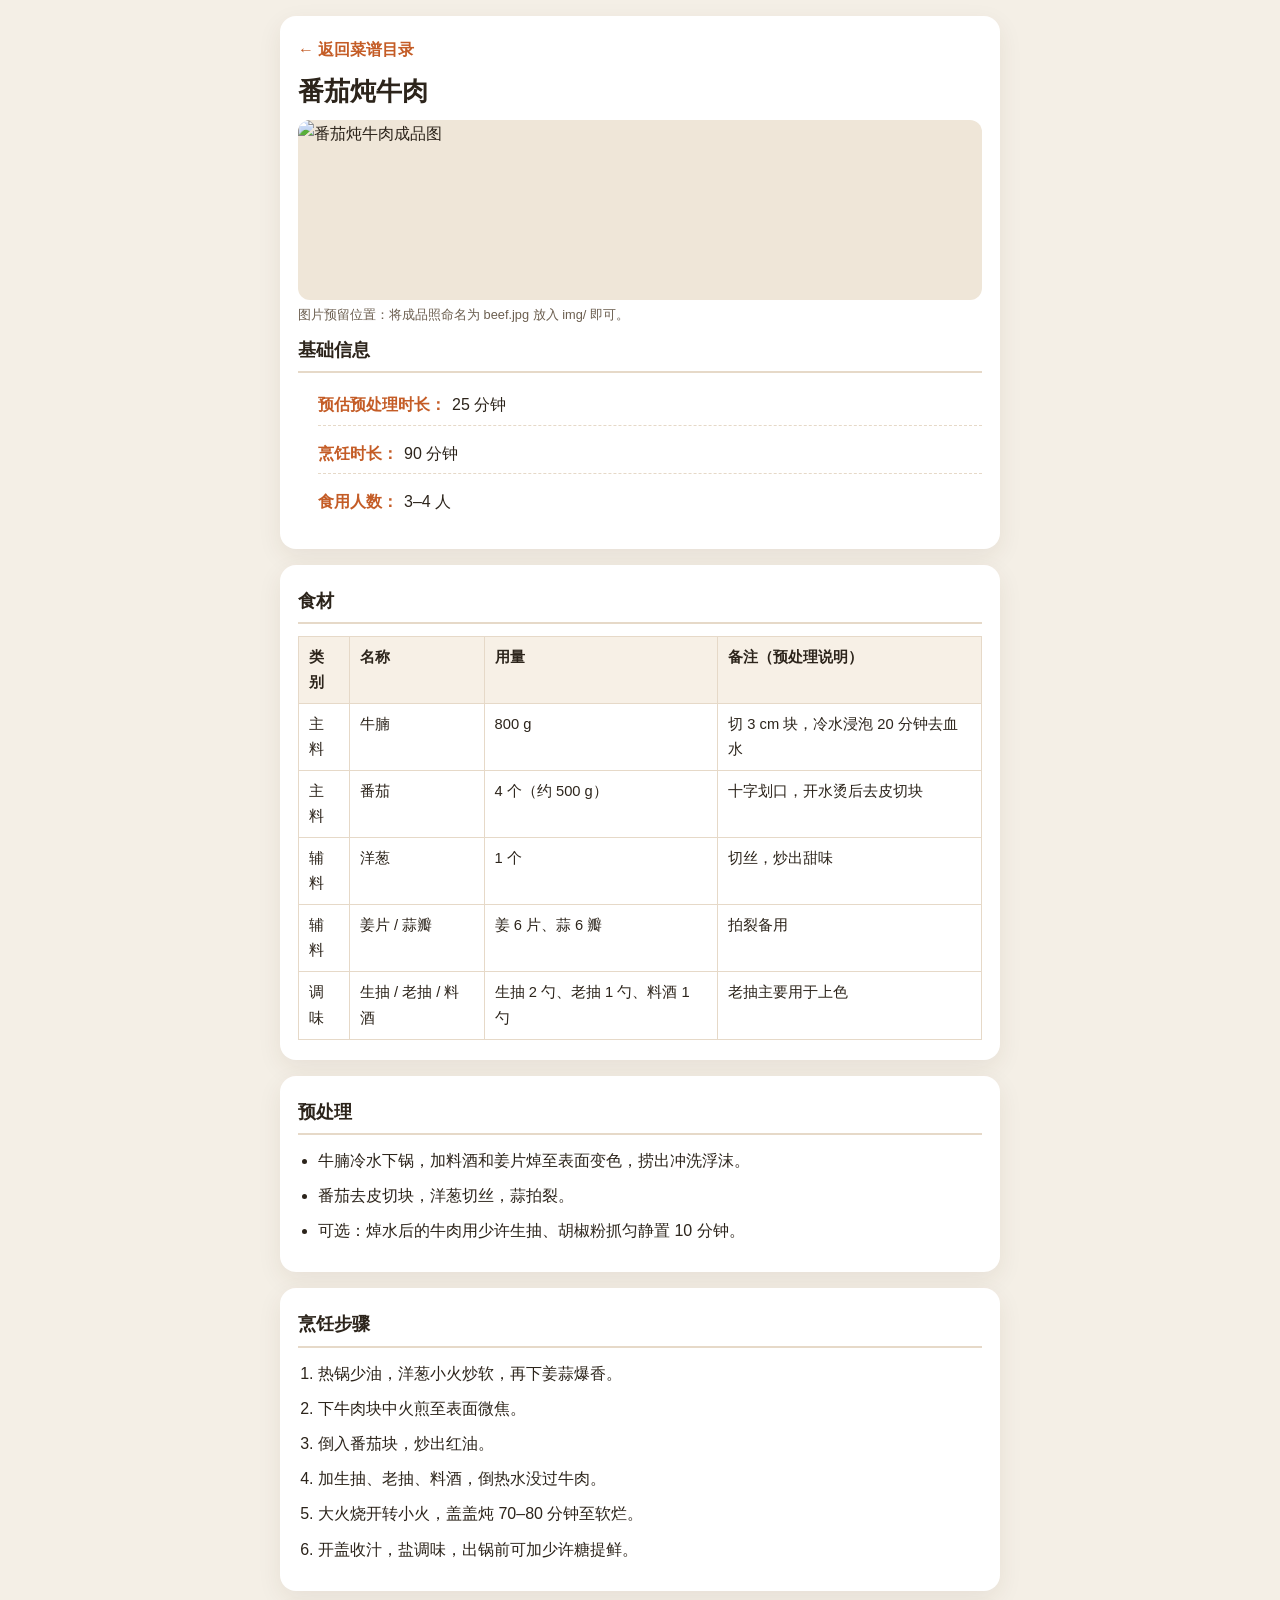
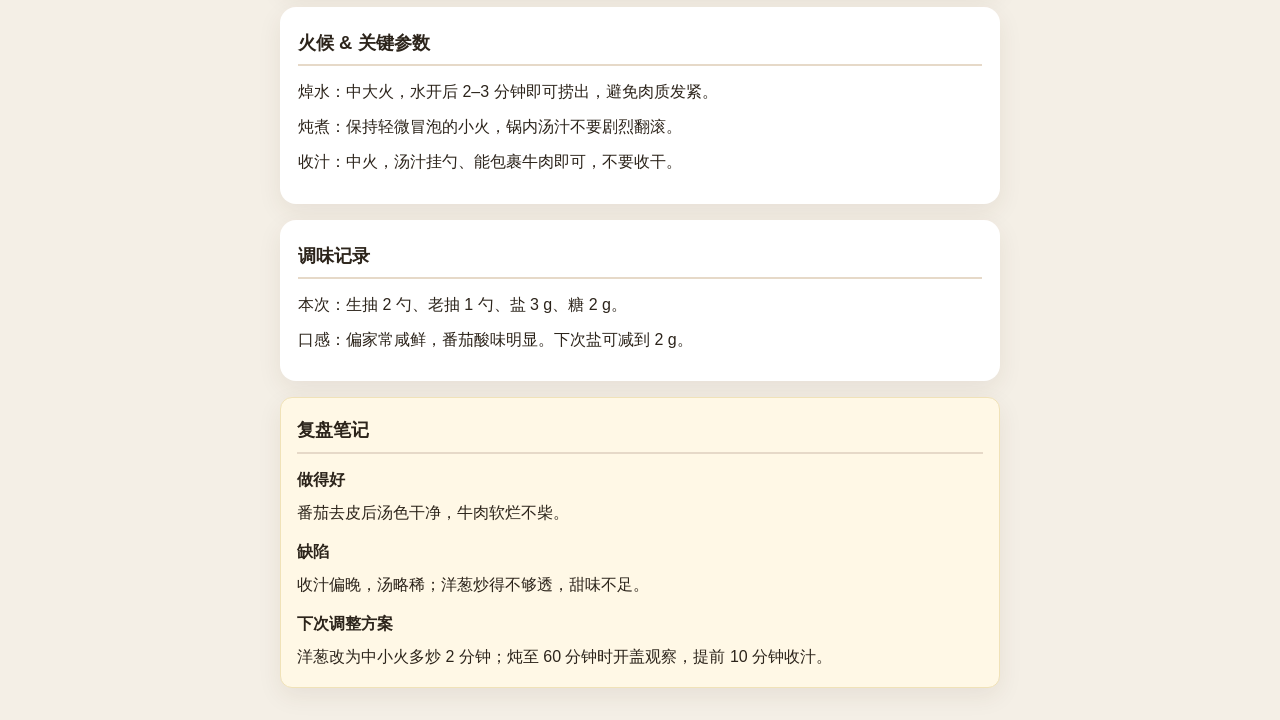
==== pages/beef.html @ bb4a6faf "Add a mobile-first personal recipe site ready for GitHub Pages." ====
<!DOCTYPE html>
<html lang="zh-CN">
<head>
  <meta charset="UTF-8">
  <meta name="viewport" content="width=device-width, initial-scale=1.0">
  <title>番茄炖牛肉</title>
  <link rel="stylesheet" href="../css/style.css">
</head>
<body>
  <main class="page">
    <article class="card">
      <!-- ① 返回首页 -->
      <a class="back-link" href="../index.html">← 返回菜谱目录</a>

      <!-- ② 菜谱标题 -->
      <h1>番茄炖牛肉</h1>

      <!-- ③ 预留成品图片位置 -->
      <!-- 此处为菜品成品图，自行替换img/内图片 -->
      <img class="recipe-photo" src="../img/beef.jpg" alt="番茄炖牛肉成品图">
      <p class="photo-hint">图片预留位置：将成品照命名为 beef.jpg 放入 img/ 即可。</p>

      <!-- ④ 基础信息 -->
      <section>
        <h2>基础信息</h2>
        <ul class="info-list">
          <li><strong>预估预处理时长：</strong>25 分钟</li>
          <li><strong>烹饪时长：</strong>90 分钟</li>
          <li><strong>食用人数：</strong>3–4 人</li>
        </ul>
      </section>
    </article>

    <!-- ⑤ 食材表格 -->
    <section class="card">
      <h2>食材</h2>
      <div class="table-wrap">
        <table>
          <thead>
            <tr>
              <th>类别</th>
              <th>名称</th>
              <th>用量</th>
              <th>备注（预处理说明）</th>
            </tr>
          </thead>
          <tbody>
            <tr>
              <td>主料</td>
              <td>牛腩</td>
              <td>800 g</td>
              <td>切 3 cm 块，冷水浸泡 20 分钟去血水</td>
            </tr>
            <tr>
              <td>主料</td>
              <td>番茄</td>
              <td>4 个（约 500 g）</td>
              <td>十字划口，开水烫后去皮切块</td>
            </tr>
            <tr>
              <td>辅料</td>
              <td>洋葱</td>
              <td>1 个</td>
              <td>切丝，炒出甜味</td>
            </tr>
            <tr>
              <td>辅料</td>
              <td>姜片 / 蒜瓣</td>
              <td>姜 6 片、蒜 6 瓣</td>
              <td>拍裂备用</td>
            </tr>
            <tr>
              <td>调味</td>
              <td>生抽 / 老抽 / 料酒</td>
              <td>生抽 2 勺、老抽 1 勺、料酒 1 勺</td>
              <td>老抽主要用于上色</td>
            </tr>
          </tbody>
        </table>
      </div>
    </section>

    <!-- ⑥ 预处理 -->
    <section class="card">
      <h2>预处理</h2>
      <ul>
        <li>牛腩冷水下锅，加料酒和姜片焯至表面变色，捞出冲洗浮沫。</li>
        <li>番茄去皮切块，洋葱切丝，蒜拍裂。</li>
        <li>可选：焯水后的牛肉用少许生抽、胡椒粉抓匀静置 10 分钟。</li>
      </ul>
    </section>

    <!-- ⑦ 烹饪步骤 -->
    <section class="card">
      <h2>烹饪步骤</h2>
      <ol>
        <li>热锅少油，洋葱小火炒软，再下姜蒜爆香。</li>
        <li>下牛肉块中火煎至表面微焦。</li>
        <li>倒入番茄块，炒出红油。</li>
        <li>加生抽、老抽、料酒，倒热水没过牛肉。</li>
        <li>大火烧开转小火，盖盖炖 70–80 分钟至软烂。</li>
        <li>开盖收汁，盐调味，出锅前可加少许糖提鲜。</li>
      </ol>
    </section>

    <!-- ⑧ 火候 & 关键参数 -->
    <section class="card params">
      <h2>火候 &amp; 关键参数</h2>
      <p>焯水：中大火，水开后 2–3 分钟即可捞出，避免肉质发紧。</p>
      <p>炖煮：保持轻微冒泡的小火，锅内汤汁不要剧烈翻滚。</p>
      <p>收汁：中火，汤汁挂勺、能包裹牛肉即可，不要收干。</p>
    </section>

    <!-- ⑨ 调味记录 -->
    <section class="card seasoning">
      <h2>调味记录</h2>
      <p>本次：生抽 2 勺、老抽 1 勺、盐 3 g、糖 2 g。</p>
      <p>口感：偏家常咸鲜，番茄酸味明显。下次盐可减到 2 g。</p>
    </section>

    <!-- ⑩ 复盘笔记 -->
    <section class="card notes">
      <h2>复盘笔记</h2>
      <h3>做得好</h3>
      <p>番茄去皮后汤色干净，牛肉软烂不柴。</p>
      <h3>缺陷</h3>
      <p>收汁偏晚，汤略稀；洋葱炒得不够透，甜味不足。</p>
      <h3>下次调整方案</h3>
      <p>洋葱改为中小火多炒 2 分钟；炖至 60 分钟时开盖观察，提前 10 分钟收汁。</p>
    </section>
  </main>
</body>
</html>
---- css/style.css ----
/* ========================================
   个人菜谱本 · 全局共用样式
   新增菜谱页只需引入本文件，无需重复写样式
   ======================================== */

:root {
  --bg: #f4efe6;
  --card: #ffffff;
  --text: #2c241b;
  --muted: #6b5e4f;
  --accent: #c45c26;
  --accent-hover: #9a4318;
  --line: #e6d9c8;
  --note-bg: #fff8e6;
  --radius: 16px;
  --shadow: 0 8px 24px rgba(80, 52, 28, 0.08);
}

* {
  box-sizing: border-box;
  margin: 0;
  padding: 0;
}

html {
  font-size: 16px;
}

body {
  font-family: "PingFang SC", "Microsoft YaHei", "Noto Sans SC", sans-serif;
  background: var(--bg);
  color: var(--text);
  line-height: 1.7;
  padding: 16px;
}

/* 手机优先：内容居中，最大宽度 720px */
.page {
  width: 100%;
  max-width: 720px;
  margin: 0 auto;
}

.card {
  background: var(--card);
  border-radius: var(--radius);
  box-shadow: var(--shadow);
  padding: 20px 18px;
  margin-bottom: 16px;
}

h1 {
  font-size: 1.6rem;
  line-height: 1.3;
  margin-bottom: 8px;
}

h2 {
  font-size: 1.15rem;
  margin-bottom: 12px;
  padding-bottom: 6px;
  border-bottom: 2px solid var(--line);
}

.subtitle {
  color: var(--muted);
  font-size: 0.95rem;
  margin-bottom: 16px;
}

/* 返回首页链接 */
.back-link {
  display: inline-block;
  color: var(--accent);
  text-decoration: none;
  font-weight: 600;
  margin-bottom: 12px;
}

.back-link:hover {
  color: var(--accent-hover);
  text-decoration: underline;
}

/* 图片自适应：成品图 + 首页缩略图 */
img {
  max-width: 100%;
  height: auto;
  display: block;
}

.recipe-photo {
  width: 100%;
  border-radius: 12px;
  margin: 12px 0 4px;
  background: #efe6d8;
  min-height: 180px;
  object-fit: cover;
}

.photo-hint {
  color: var(--muted);
  font-size: 0.8rem;
  margin-bottom: 8px;
}

/* 基础信息 */
.info-list {
  list-style: none;
}

.info-list li {
  padding: 6px 0;
  border-bottom: 1px dashed var(--line);
}

.info-list li:last-child {
  border-bottom: none;
}

.info-list strong {
  color: var(--accent);
  margin-right: 6px;
}

/* 食材表格 */
.table-wrap {
  overflow-x: auto;
}

table {
  width: 100%;
  border-collapse: collapse;
  font-size: 0.92rem;
}

th,
td {
  border: 1px solid var(--line);
  padding: 8px 10px;
  text-align: left;
  vertical-align: top;
}

th {
  background: #f7f0e6;
  font-weight: 600;
}

/* 步骤与预处理 */
ol,
ul {
  padding-left: 1.25rem;
}

ol li,
ul li {
  margin-bottom: 8px;
}

.params p,
.seasoning p {
  margin-bottom: 8px;
}

/* 复盘笔记：浅黄背景 */
.notes {
  background: var(--note-bg);
  border-radius: 12px;
  padding: 16px;
  border: 1px solid #f0e2b8;
}

.notes h3 {
  font-size: 1rem;
  margin: 12px 0 6px;
}

.notes h3:first-child {
  margin-top: 0;
}

/* 首页导航列表 */
.recipe-nav {
  list-style: none;
}

.recipe-nav li {
  margin-bottom: 10px;
}

.recipe-nav a {
  display: flex;
  align-items: center;
  gap: 12px;
  padding: 12px;
  border: 1px solid var(--line);
  border-radius: 12px;
  text-decoration: none;
  color: var(--text);
  background: #fffdf9;
}

.recipe-nav a:hover {
  border-color: var(--accent);
  color: var(--accent);
}

.thumb {
  width: 56px;
  height: 56px;
  border-radius: 10px;
  background: #efe6d8;
  object-fit: cover;
  flex-shrink: 0;
}

.add-hint {
  color: var(--muted);
  font-size: 0.85rem;
  margin-top: 8px;
}

footer {
  text-align: center;
  color: var(--muted);
  font-size: 0.8rem;
  padding: 8px 0 24px;
}
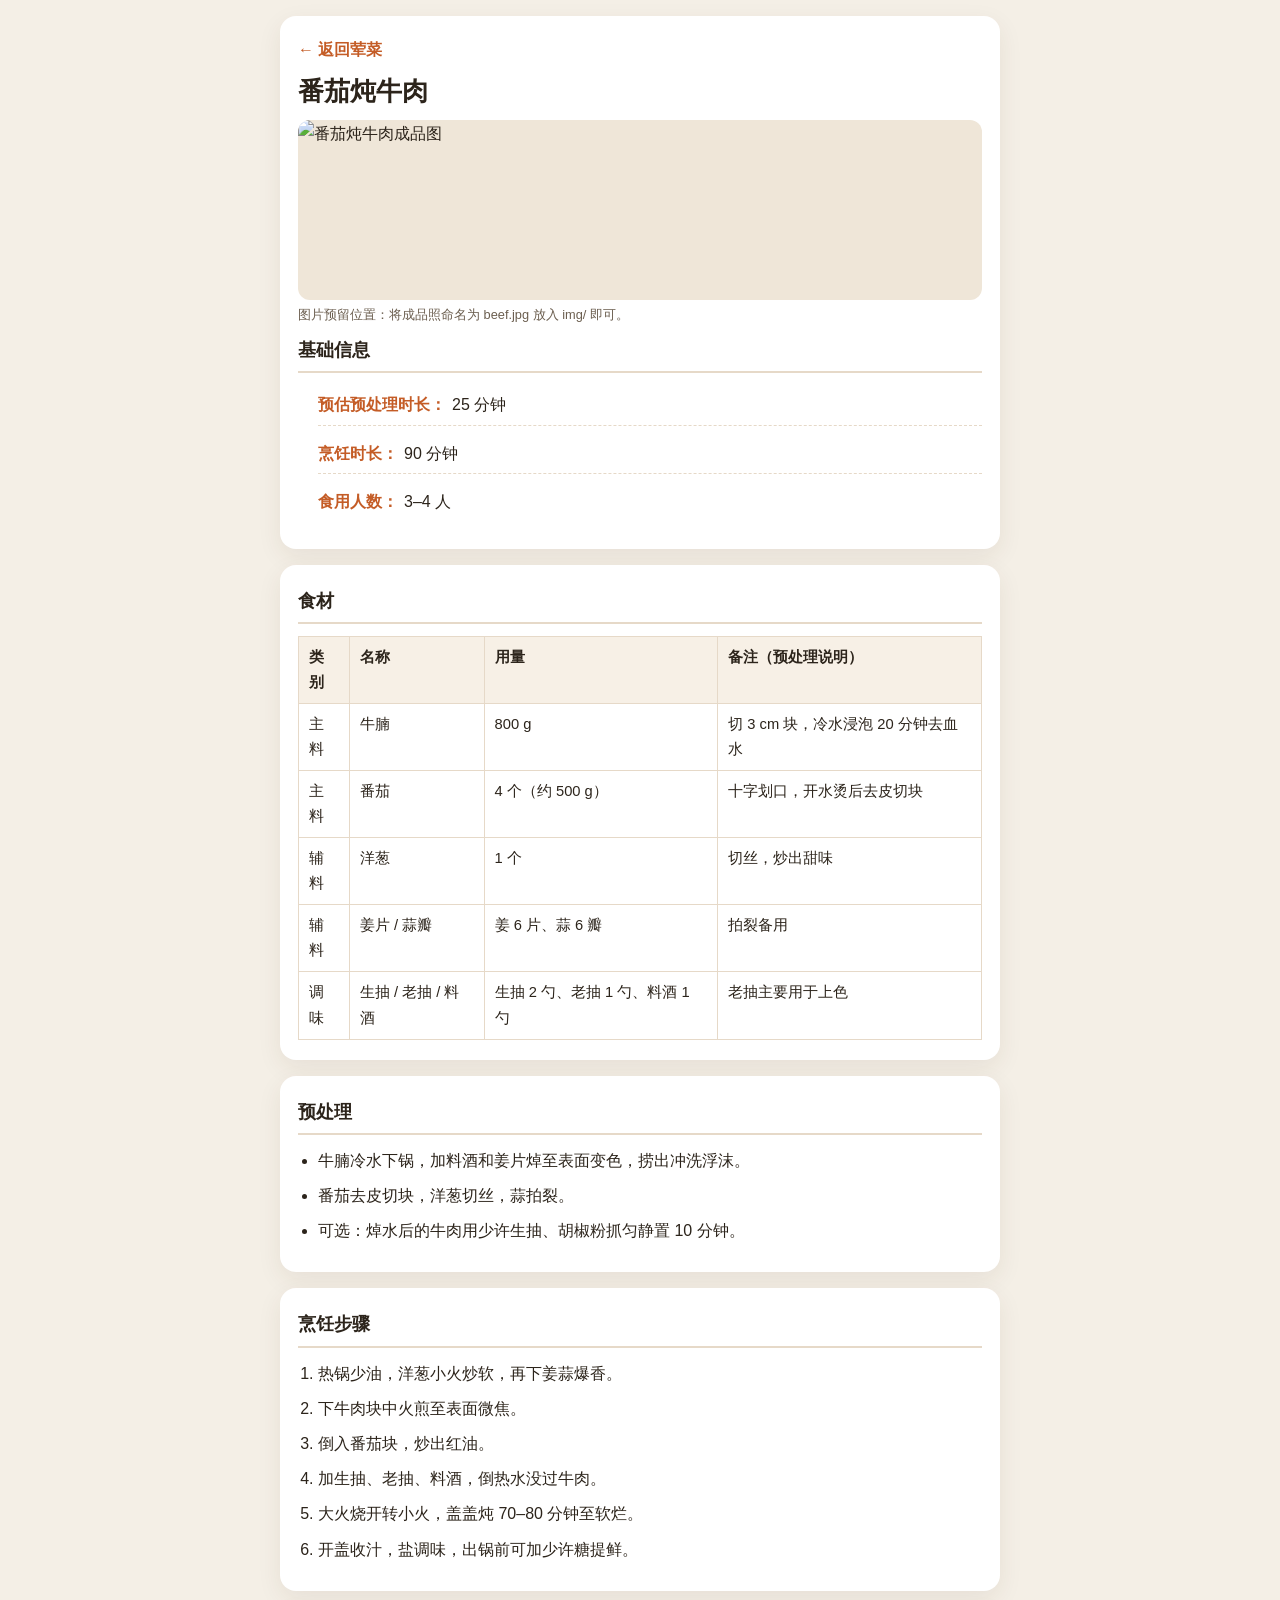
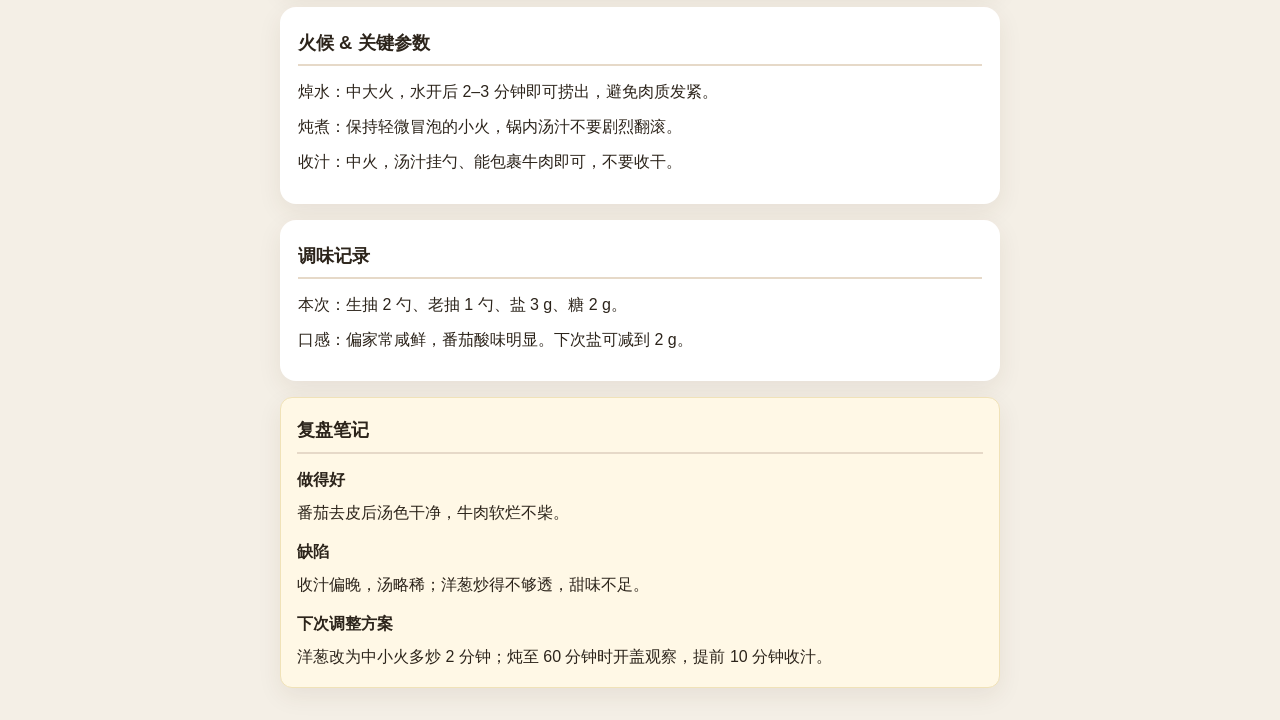
==== commit 32915c26: "初始化菜谱网站，上传基础页面文件" ====
--- a/pages/beef.html
+++ b/pages/beef.html
@@ -9,8 +9,8 @@
 <body>
   <main class="page">
     <article class="card">
-      <!-- ① 返回首页 -->
-      <a class="back-link" href="../index.html">← 返回菜谱目录</a>
+      <!-- ① 返回所属大类 -->
+      <a class="back-link" href="categories/meat.html">← 返回荤菜</a>
 
       <!-- ② 菜谱标题 -->
       <h1>番茄炖牛肉</h1>
--- a/css/style.css
+++ b/css/style.css
@@ -180,9 +180,86 @@
   margin-top: 0;
 }
 
-/* 首页导航列表 */
+/* 首页：大类导航 */
+.category-nav {
+  list-style: none;
+}
+
+.category-nav li {
+  margin-bottom: 10px;
+}
+
+.category-nav a {
+  display: flex;
+  flex-direction: column;
+  gap: 4px;
+  padding: 16px 14px;
+  border: 1px solid var(--line);
+  border-radius: 12px;
+  text-decoration: none;
+  color: var(--text);
+  background: #fffdf9;
+}
+
+.category-nav a:hover {
+  border-color: var(--accent);
+}
+
+.category-nav a:hover .cat-name {
+  color: var(--accent);
+}
+
+.cat-name {
+  font-size: 1.15rem;
+  font-weight: 700;
+}
+
+.cat-desc {
+  color: var(--muted);
+  font-size: 0.85rem;
+}
+
+/* 大类页：小类筛选标签 */
+.subcat-jump {
+  display: flex;
+  flex-wrap: wrap;
+  gap: 8px;
+  margin-top: 4px;
+}
+
+.subcat-jump button {
+  display: inline-block;
+  padding: 6px 12px;
+  border: 1px solid var(--line);
+  border-radius: 999px;
+  color: var(--text);
+  font-size: 0.9rem;
+  font-family: inherit;
+  line-height: 1.4;
+  background: #fffdf9;
+  cursor: pointer;
+}
+
+.subcat-jump button:hover {
+  border-color: var(--accent);
+  color: var(--accent);
+}
+
+.subcat-jump button.is-active {
+  border-color: var(--accent);
+  background: var(--accent);
+  color: #fff;
+}
+
+/* 筛选隐藏的分区 */
+.card[data-subcat-panel][hidden] {
+  display: none;
+}
+
+/* 菜谱列表（大类页内） */
 .recipe-nav {
   list-style: none;
+  padding-left: 0;
 }
 
 .recipe-nav li {
@@ -206,6 +283,13 @@
   color: var(--accent);
 }
 
+.recipe-nav .empty-hint {
+  color: var(--muted);
+  font-size: 0.9rem;
+  padding: 4px 0;
+  margin-bottom: 0;
+}
+
 .thumb {
   width: 56px;
   height: 56px;
